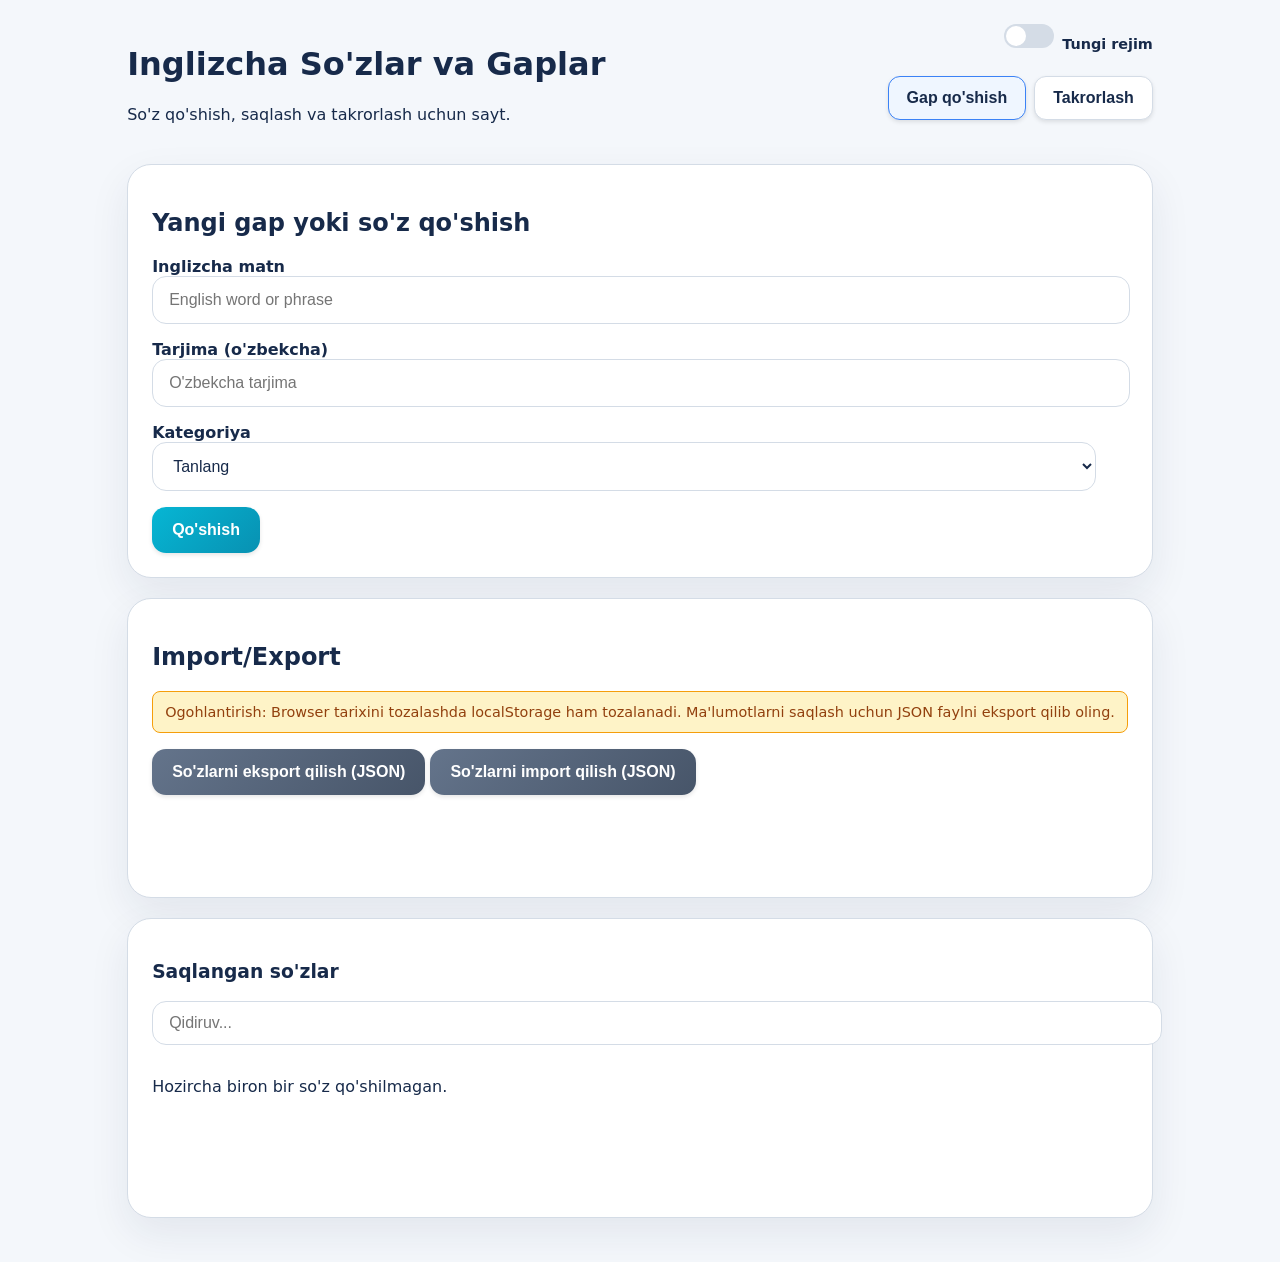
==== index.html @ 89327e85 "Add files via upload" ====
<!DOCTYPE html>
<html lang="uz">
<head>
  <meta charset="UTF-8" />
  <meta name="viewport" content="width=device-width, initial-scale=1.0" />
  <title>Inglizcha So'zlar Takrorlash</title>
  <link rel="stylesheet" href="styles.css" />
</head>
<body>
  <main class="app-shell">
    <header>
      <div>
        <h1>Inglizcha So'zlar va Gaplar</h1>
        <p>So'z qo'shish, saqlash va takrorlash uchun sayt.</p>
      </div>
      <div class="header-controls">
        <div class="toggle-switch">
          <input type="checkbox" id="toggle-dark-mode" />
          <label for="toggle-dark-mode" class="toggle-label">
            <span class="toggle-slider"></span>
          </label>
          <span class="toggle-text">Tungi rejim</span>
        </div>
        <nav class="tabs">
          <button id="tab-add" class="tab active">Gap qo'shish</button>
          <button id="tab-repeat" class="tab">Takrorlash</button>
        </nav>
      </div>
    </header>

    <section id="section-add" class="section active">
      <div class="card">
        <h2>Yangi gap yoki so'z qo'shish</h2>
        <form id="add-form" autocomplete="off">
          <label>
            Inglizcha matn
            <input type="text" id="input-english" placeholder="English word or phrase" required />
          </label>
          <label>
            Tarjima (o'zbekcha)
            <input type="text" id="input-uzbek" placeholder="O'zbekcha tarjima" required />
          </label>
          <label>
            Kategoriya
            <select id="input-category">
              <option value="">Tanlang</option>
              <option value="kundalik">Kundalik</option>
              <option value="ish">Ish</option>
              <option value="sayohat">Sayohat</option>
              <option value="ta'lim">Ta'lim</option>
              <option value="boshqa">Boshqa</option>
            </select>
          </label>
          <button type="submit" class="primary">Qo'shish</button>
        </form>
        <div id="add-message" class="message"></div>
      </div>

      <div class="card">
        <h2>Import/Export</h2>
        <p class="warning">Ogohlantirish: Browser tarixini tozalashda localStorage ham tozalanadi. Ma'lumotlarni saqlash uchun JSON faylni eksport qilib oling.</p>
        <div class="import-export-controls">
          <button id="export-words" class="secondary">So'zlarni eksport qilish (JSON)</button>
          <input type="file" id="import-file" accept=".json" style="display: none;" />
          <button id="import-words" class="secondary">So'zlarni import qilish (JSON)</button>
        </div>
        <div id="import-export-message" class="message"></div>
      </div>

      <div class="card small-card">
        <h3>Saqlangan so'zlar</h3>
        <input type="text" id="search-words" placeholder="Qidiruv..." />
        <div id="word-list" class="word-list"></div>
      </div>
    </section>

    <section id="section-repeat" class="section">
      <div class="card">
        <h2>Takrorlash</h2>
        <div class="repeat-controls">
          <button id="start-repeat" class="primary">Takrorlashni boshlash</button>
        </div>
      </div>

      <div id="repeat-card" class="card hidden">
        <div class="prompt-block">
          <span class="prompt-label">Savol:</span>
          <p id="prompt-text" class="prompt-text"></p>
          <button id="speak-prompt" class="speak-btn">🔊 O'qish</button>
        </div>
        <div class="answer-block">
          <span class="answer-label">Javob:</span>
          <p id="answer-text" class="answer-text">******</p>
          <button id="speak-answer" class="speak-btn">🔊 O'qish</button>
        </div>
        <div class="repeat-actions">
          <button id="show-answer" class="secondary">Tarjimani ko'rsatish</button>
          <button id="correct" class="primary">To'g'ri</button>
          <button id="wrong" class="danger">Xato</button>
        </div>
        <div class="meta">
          <p id="repeat-direction">Yo'nalish: <strong></strong></p>
          <p id="repeat-info">O'rganilgan: <span id="item-streak">0</span> marta ketma-ket to'g'ri</p>
        </div>
      </div>

      <div class="card stats-card">
        <h3>Statistika</h3>
        <div class="stats-grid">
          <div>
            <strong id="stat-total">0</strong>
            <span>Umumiy so'z</span>
          </div>
          <div>
            <strong id="stat-correct">0</strong>
            <span>✅ To'g'ri javob</span>
          </div>
          <div>
            <strong id="stat-wrong">0</strong>
            <span>❌ Xato javob</span>
          </div>
          <div>
            <strong id="stat-daily">0</strong>
            <span>📅 Bugun to'g'ri</span>
          </div>
        </div>
        <div class="daily-goal">
          <label>
            Kunlik maqsad (so'z):
            <input type="number" id="daily-goal-input" min="1" value="10" />
          </label>
          <button id="set-daily-goal" class="secondary">O'rnatish</button>
          <div class="progress-bar">
            <div id="daily-progress" class="progress-fill"></div>
            <span id="progress-text">0 / 10</span>
          </div>
        </div>
      </div>
    </section>
  </main>

  <script src="app.js"></script>
</body>
</html>
---- styles.css ----
:root {
  color-scheme: light;
  font-family: Inter, system-ui, -apple-system, BlinkMacSystemFont, "Segoe UI", sans-serif;
  background: #f4f7fb;
  color: #172a4a;
  --bg-color: #f4f7fb;
  --card-bg: #ffffff;
  --text-color: #172a4a;
  --border-color: #d4dce6;
  --input-bg: #ffffff;
}

.dark-mode {
  --bg-color: #1f2937;
  --card-bg: #374151;
  --text-color: #f9fafb;
  --border-color: #4b5563;
  --input-bg: #4b5563;
}

.dark-mode .warning {
  background: #451a03;
  color: #fbbf24;
  border-color: #d97706;
}

body {
  margin: 0;
  min-height: 100vh;
  display: flex;
  justify-content: center;
  align-items: flex-start;
  padding: 24px;
  background: var(--bg-color);
  color: var(--text-color);
  transition: background 0.3s, color 0.3s;
}

header {
  display: flex;
  flex-wrap: wrap;
  justify-content: space-between;
  gap: 16px;
  margin-bottom: 24px;
}

.header-controls {
  display: flex;
  flex-direction: column;
  gap: 12px;
  align-items: flex-end;
}

.toggle-switch {
  display: flex;
  align-items: center;
  gap: 8px;
  cursor: pointer;
}

.toggle-switch input[type="checkbox"] {
  display: none;
}

.toggle-label {
  position: relative;
  width: 50px;
  height: 24px;
  background: var(--border-color);
  border-radius: 24px;
  cursor: pointer;
  transition: background 0.3s;
}

.toggle-slider {
  position: absolute;
  top: 2px;
  left: 2px;
  width: 20px;
  height: 20px;
  background: white;
  border-radius: 50%;
  transition: transform 0.3s;
}

.toggle-switch input[type="checkbox"]:checked + .toggle-label {
  background: #3b82f6;
}

.toggle-switch input[type="checkbox"]:checked + .toggle-label .toggle-slider {
  transform: translateX(26px);
}

.toggle-text {
  font-size: 0.9rem;
  font-weight: 600;
  color: var(--text-color);
}

button {
  border: none;
  border-radius: 14px;
  padding: 14px 20px;
  font-size: 1rem;
  cursor: pointer;
  transition: all 0.2s ease;
  font-weight: 600;
  box-shadow: 0 2px 4px rgba(0, 0, 0, 0.1);
}

button:hover {
  transform: translateY(-1px);
  box-shadow: 0 4px 8px rgba(0, 0, 0, 0.15);
}

button:active {
  transform: translateY(0);
  box-shadow: 0 2px 4px rgba(0, 0, 0, 0.1);
}

.primary {
  background: linear-gradient(135deg, #06b6d4, #0891b2);
  color: white;
}

.primary:hover {
  background: linear-gradient(135deg, #0891b2, #0e7490);
}

.secondary {
  background: linear-gradient(135deg, #64748b, #475569);
  color: white;
}

.secondary:hover {
  background: linear-gradient(135deg, #475569, #334155);
}

.danger {
  background: linear-gradient(135deg, #f87171, #ef4444);
  color: white;
}

.danger:hover {
  background: linear-gradient(135deg, #ef4444, #dc2626);
}

.dark-mode .secondary {
  background: linear-gradient(135deg, #64748b, #475569);
  color: white;
}

.dark-mode .secondary:hover {
  background: linear-gradient(135deg, #475569, #334155);
}

.section {
  display: none;
  min-height: 700px;
}

.section.active {
  display: block;
}

.tabs {
  display: flex;
  gap: 8px;
}

.tab {
  border: 1px solid var(--border-color);
  border-radius: 12px;
  background: var(--card-bg);
  color: var(--text-color);
  padding: 12px 18px;
  cursor: pointer;
  transition: all 180ms ease;
}

.tab.active,
.tab:hover {
  border-color: #3b82f6;
  background: #eff6ff;
}

.dark-mode .tab.active,
.dark-mode .tab:hover {
  background: #1e3a8a;
}

.card {
  background: var(--card-bg);
  border-radius: 24px;
  box-shadow: 0 16px 40px rgba(23, 42, 74, 0.08);
  padding: 24px;
  margin-bottom: 20px;
  border: 1px solid var(--border-color);
  min-height: 250px;
}

input, select {
  width: calc(100% - 32px);
  padding: 14px 16px;
  border: 1px solid var(--border-color);
  border-radius: 14px;
  font-size: 1rem;
  background: var(--input-bg);
  color: var(--text-color);
}

label {
  display: block;
  margin-bottom: 16px;
  font-weight: 600;
  color: var(--text-color);
}

#search-words {
  width: 100%;
  padding: 12px 16px;
  border: 1px solid var(--border-color);
  border-radius: 14px;
  font-size: 1rem;
  background: var(--input-bg);
  color: var(--text-color);
  margin-bottom: 16px;
}

.warning {
  background: #fef3c7;
  color: #92400e;
  padding: 12px;
  border-radius: 8px;
  border: 1px solid #f59e0b;
  font-size: 0.9rem;
  margin-bottom: 16px;
}

.word-item {
  padding: 14px 16px;
  border-radius: 16px;
  border: 1px solid var(--border-color);
  background: var(--card-bg);
  display: flex;
  justify-content: space-between;
  align-items: center;
  gap: 12px;
}

.word-content {
  flex: 1;
}

.word-actions {
  display: flex;
  gap: 8px;
}

.word-actions button {
  padding: 6px 12px;
  font-size: 0.9rem;
  border-radius: 8px;
  cursor: pointer;
}

.edit-btn {
  background: #f59e0b;
  color: white;
  border: none;
}

.delete-btn {
  background: #ef4444;
  color: white;
  border: none;
}

.hidden {
  display: none;
}

.repeat-controls {
  display: flex;
  gap: 12px;
  flex-wrap: wrap;
}

.prompt-block {
  margin-bottom: 18px;
  display: flex;
  align-items: center;
  gap: 12px;
}

.answer-block {
  margin-bottom: 20px;
  display: flex;
  align-items: center;
  gap: 12px;
}

.speak-btn {
  background: #10b981;
  color: white;
  border: none;
  border-radius: 8px;
  padding: 8px 12px;
  cursor: pointer;
  font-size: 1rem;
}

.prompt-label,
.answer-label {
  display: inline-block;
  font-weight: 700;
  margin-bottom: 8px;
}

.prompt-text,
.answer-text {
  margin: 0;
  padding: 18px;
  background: var(--card-bg);
  border-radius: 16px;
  border: 1px solid var(--border-color);
  font-size: 1.2rem;
  color: var(--text-color);
}

.repeat-actions {
  display: flex;
  flex-wrap: wrap;
  gap: 12px;
}

.stats-grid {
  display: grid;
  grid-template-columns: repeat(4, minmax(0, 1fr));
  gap: 16px;
}

.daily-goal {
  margin-top: 16px;
  display: flex;
  gap: 12px;
  align-items: center;
}

.daily-goal label {
  display: flex;
  flex-direction: column;
  gap: 4px;
  font-weight: 600;
}

.daily-goal input {
  width: 80px;
  padding: 8px;
  border: 1px solid var(--border-color);
  border-radius: 8px;
  background: var(--input-bg);
  color: var(--text-color);
}

.progress-bar {
  margin-top: 12px;
  width: 100%;
  height: 20px;
  background: var(--input-bg);
  border-radius: 10px;
  overflow: hidden;
  position: relative;
}

.progress-fill {
  height: 100%;
  background: linear-gradient(90deg, #10b981, #059669);
  width: 0%;
  transition: width 0.3s ease;
}

#progress-text {
  position: absolute;
  top: 50%;
  left: 50%;
  transform: translate(-50%, -50%);
  font-size: 0.8rem;
  font-weight: 600;
  color: var(--text-color);
}

.reset-controls {
  margin-top: 20px;
  padding-top: 20px;
  border-top: 1px solid var(--border-color);
  display: flex;
  justify-content: center;
}

@media (max-width: 720px) {
  .section {
    min-height: 500px;
  }
  .card {
    min-height: 180px;
  }
  .stats-grid {
    grid-template-columns: repeat(2, minmax(0, 1fr));
  }
  .header-controls {
    align-items: stretch;
  }
  .tabs {
    justify-content: center;
  }
  .word-item {
    flex-direction: column;
    align-items: stretch;
  }
  .word-actions {
    justify-content: center;
  }
  .repeat-actions {
    flex-direction: column;
  }
  .import-export-controls {
    flex-direction: column;
  }
  .daily-goal {
    flex-direction: column;
    align-items: stretch;
  }
  input, select {
    padding: 12px 14px;
    font-size: 0.9rem;
  }
  button {
    padding: 12px 16px;
    font-size: 0.9rem;
  }
}
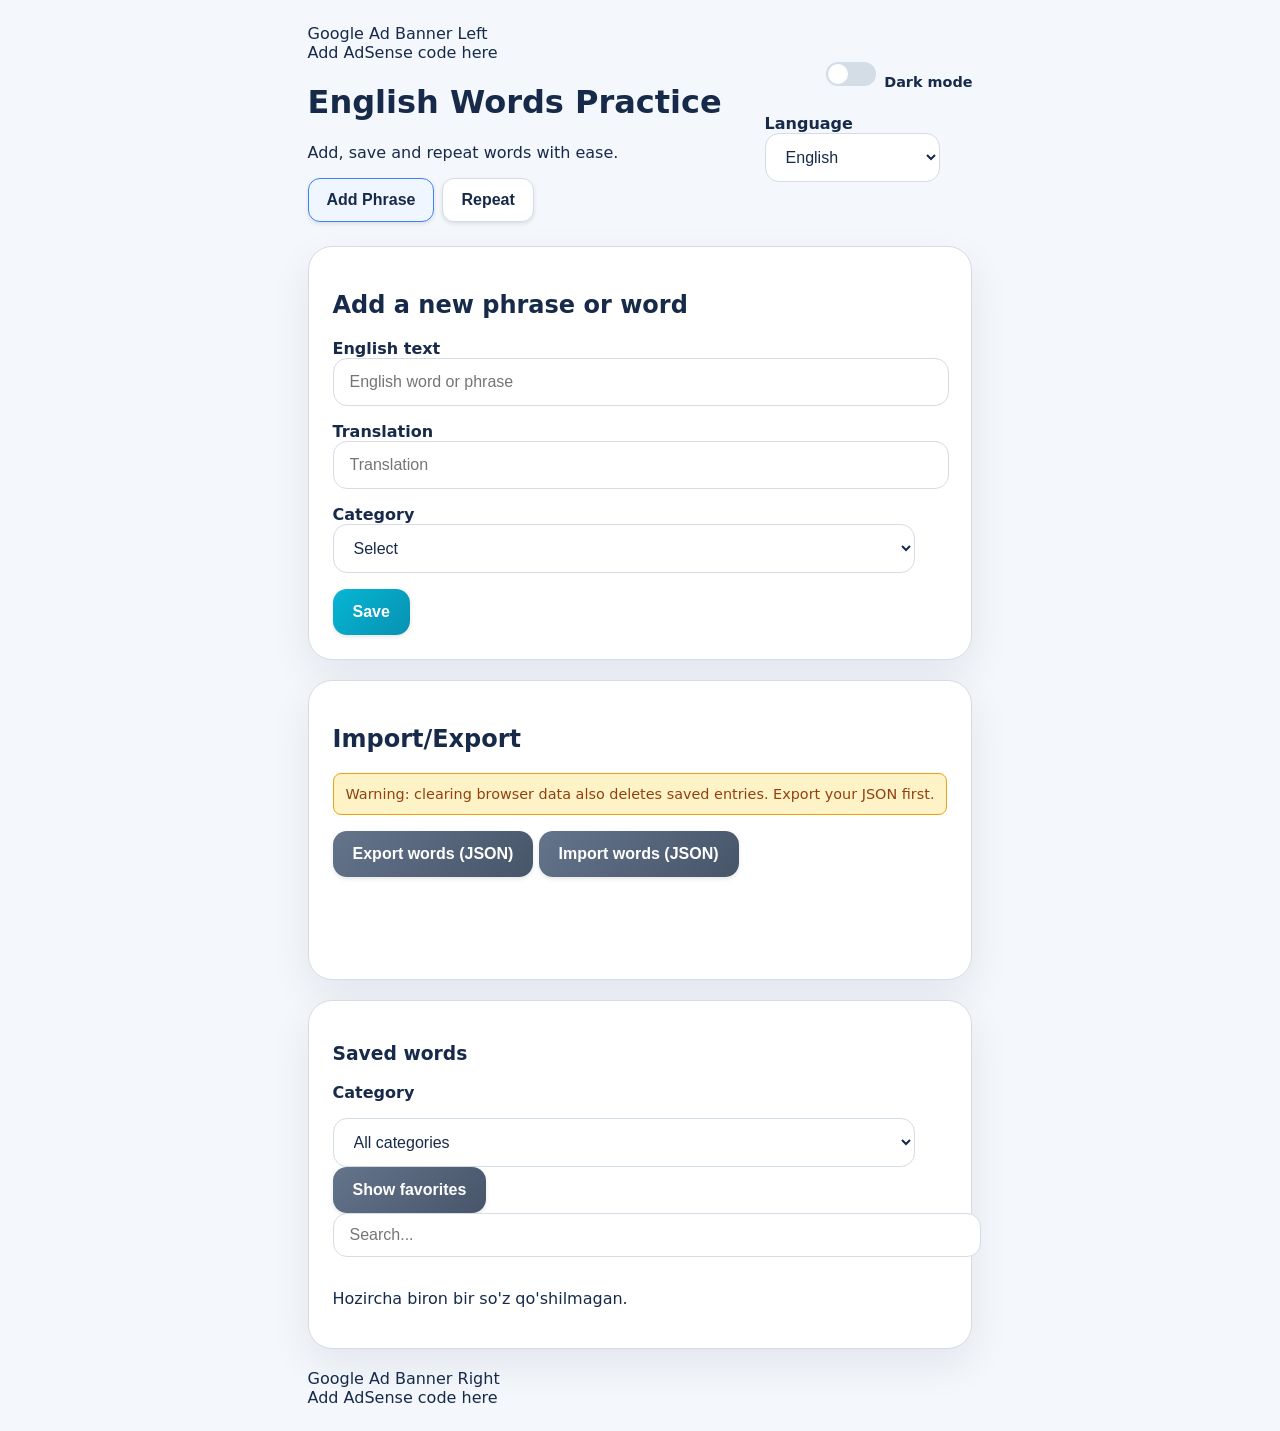
==== commit 46d4ca46: "Update index.html" ====
--- a/index.html
+++ b/index.html
@@ -1,143 +1,202 @@
 <!DOCTYPE html>
-<html lang="uz">
+<html lang="en">
 <head>
   <meta charset="UTF-8" />
   <meta name="viewport" content="width=device-width, initial-scale=1.0" />
-  <title>Inglizcha So'zlar Takrorlash</title>
+  <title>English Words Practice</title>
   <link rel="stylesheet" href="styles.css" />
 </head>
 <body>
-  <main class="app-shell">
-    <header>
-      <div>
-        <h1>Inglizcha So'zlar va Gaplar</h1>
-        <p>So'z qo'shish, saqlash va takrorlash uchun sayt.</p>
-      </div>
-      <div class="header-controls">
-        <div class="toggle-switch">
-          <input type="checkbox" id="toggle-dark-mode" />
-          <label for="toggle-dark-mode" class="toggle-label">
-            <span class="toggle-slider"></span>
-          </label>
-          <span class="toggle-text">Tungi rejim</span>
-        </div>
-        <nav class="tabs">
-          <button id="tab-add" class="tab active">Gap qo'shish</button>
-          <button id="tab-repeat" class="tab">Takrorlash</button>
-        </nav>
-      </div>
-    </header>
-
-    <section id="section-add" class="section active">
-      <div class="card">
-        <h2>Yangi gap yoki so'z qo'shish</h2>
-        <form id="add-form" autocomplete="off">
-          <label>
-            Inglizcha matn
-            <input type="text" id="input-english" placeholder="English word or phrase" required />
-          </label>
-          <label>
-            Tarjima (o'zbekcha)
-            <input type="text" id="input-uzbek" placeholder="O'zbekcha tarjima" required />
-          </label>
-          <label>
-            Kategoriya
-            <select id="input-category">
-              <option value="">Tanlang</option>
-              <option value="kundalik">Kundalik</option>
-              <option value="ish">Ish</option>
-              <option value="sayohat">Sayohat</option>
-              <option value="ta'lim">Ta'lim</option>
-              <option value="boshqa">Boshqa</option>
+  <div class="page-wrapper">
+    <aside class="banner-ad left-ad">
+      <div class="ad-placeholder">
+        Google Ad Banner Left<br />
+        Add AdSense code here
+      </div>
+    </aside>
+
+    <main class="app-shell">
+      <header>
+        <div>
+          <h1 id="site-title">English Words Practice</h1>
+          <p id="site-description">Add, save and repeat words with ease.</p>
+          <nav class="tabs">
+            <button id="tab-add" class="tab active">Add Phrase</button>
+            <button id="tab-repeat" class="tab">Repeat</button>
+          </nav>
+        </div>
+        <div class="header-controls">
+          <div class="toggle-switch">
+            <input type="checkbox" id="toggle-dark-mode" />
+            <label for="toggle-dark-mode" class="toggle-label">
+              <span class="toggle-slider"></span>
+            </label>
+            <span id="toggle-text" class="toggle-text">Dark mode</span>
+          </div>
+          <label class="language-selector">
+            <span id="language-label">Language</span>
+            <select id="language-select">
+              <option value="en">English</option>
+              <option value="uz">O'zbek</option>
+              <option value="ru">Русский</option>
             </select>
           </label>
-          <button type="submit" class="primary">Qo'shish</button>
-        </form>
-        <div id="add-message" class="message"></div>
-      </div>
-
-      <div class="card">
-        <h2>Import/Export</h2>
-        <p class="warning">Ogohlantirish: Browser tarixini tozalashda localStorage ham tozalanadi. Ma'lumotlarni saqlash uchun JSON faylni eksport qilib oling.</p>
-        <div class="import-export-controls">
-          <button id="export-words" class="secondary">So'zlarni eksport qilish (JSON)</button>
-          <input type="file" id="import-file" accept=".json" style="display: none;" />
-          <button id="import-words" class="secondary">So'zlarni import qilish (JSON)</button>
-        </div>
-        <div id="import-export-message" class="message"></div>
-      </div>
-
-      <div class="card small-card">
-        <h3>Saqlangan so'zlar</h3>
-        <input type="text" id="search-words" placeholder="Qidiruv..." />
-        <div id="word-list" class="word-list"></div>
-      </div>
-    </section>
-
-    <section id="section-repeat" class="section">
-      <div class="card">
-        <h2>Takrorlash</h2>
-        <div class="repeat-controls">
-          <button id="start-repeat" class="primary">Takrorlashni boshlash</button>
-        </div>
-      </div>
-
-      <div id="repeat-card" class="card hidden">
-        <div class="prompt-block">
-          <span class="prompt-label">Savol:</span>
-          <p id="prompt-text" class="prompt-text"></p>
-          <button id="speak-prompt" class="speak-btn">🔊 O'qish</button>
-        </div>
-        <div class="answer-block">
-          <span class="answer-label">Javob:</span>
-          <p id="answer-text" class="answer-text">******</p>
-          <button id="speak-answer" class="speak-btn">🔊 O'qish</button>
-        </div>
-        <div class="repeat-actions">
-          <button id="show-answer" class="secondary">Tarjimani ko'rsatish</button>
-          <button id="correct" class="primary">To'g'ri</button>
-          <button id="wrong" class="danger">Xato</button>
-        </div>
-        <div class="meta">
-          <p id="repeat-direction">Yo'nalish: <strong></strong></p>
-          <p id="repeat-info">O'rganilgan: <span id="item-streak">0</span> marta ketma-ket to'g'ri</p>
-        </div>
-      </div>
-
-      <div class="card stats-card">
-        <h3>Statistika</h3>
-        <div class="stats-grid">
-          <div>
-            <strong id="stat-total">0</strong>
-            <span>Umumiy so'z</span>
-          </div>
-          <div>
-            <strong id="stat-correct">0</strong>
-            <span>✅ To'g'ri javob</span>
-          </div>
-          <div>
-            <strong id="stat-wrong">0</strong>
-            <span>❌ Xato javob</span>
-          </div>
-          <div>
-            <strong id="stat-daily">0</strong>
-            <span>📅 Bugun to'g'ri</span>
-          </div>
-        </div>
-        <div class="daily-goal">
-          <label>
-            Kunlik maqsad (so'z):
-            <input type="number" id="daily-goal-input" min="1" value="10" />
-          </label>
-          <button id="set-daily-goal" class="secondary">O'rnatish</button>
-          <div class="progress-bar">
-            <div id="daily-progress" class="progress-fill"></div>
-            <span id="progress-text">0 / 10</span>
-          </div>
-        </div>
-      </div>
-    </section>
-  </main>
+        </div>
+      </header>
+
+      <section id="section-add" class="section active">
+        <div class="card">
+          <h2 id="add-heading">Add a new phrase or word</h2>
+          <form id="add-form" autocomplete="off">
+            <label>
+              <span id="label-english">English text</span>
+              <input type="text" id="input-english" placeholder="English word or phrase" required />
+            </label>
+            <label>
+              <span id="label-translation">Translation</span>
+              <input type="text" id="input-translation" placeholder="Translation" required />
+            </label>
+            <label>
+              <span id="label-category">Category</span>
+              <select id="input-category">
+                <option value="">Select</option>
+                <option value="daily">Daily</option>
+                <option value="work">Work</option>
+                <option value="travel">Travel</option>
+                <option value="education">Education</option>
+                <option value="other">Other</option>
+              </select>
+            </label>
+            <button type="submit" class="primary" id="submit-btn">Save</button>
+          </form>
+          <div id="add-message" class="message"></div>
+        </div>
+
+        <div class="card">
+          <h2 id="import-heading">Import/Export</h2>
+          <p class="warning" id="import-warning">Warning: clearing browser data also deletes saved entries. Export your JSON first.</p>
+          <div class="import-export-controls">
+            <button id="export-words" class="secondary">Export words (JSON)</button>
+            <input type="file" id="import-file" accept=".json" style="display: none;" />
+            <button id="import-words" class="secondary">Import words (JSON)</button>
+          </div>
+          <div id="import-export-message" class="message"></div>
+        </div>
+
+        <div class="card small-card">
+          <h3 id="saved-heading">Saved words</h3>
+          <div class="filter-row">
+            <div class="filter-group">
+              <label for="filter-category" id="filter-category-label">Category</label>
+              <select id="filter-category">
+                <option value="">All categories</option>
+                <option value="daily">Daily</option>
+                <option value="work">Work</option>
+                <option value="travel">Travel</option>
+                <option value="education">Education</option>
+                <option value="other">Other</option>
+              </select>
+            </div>
+            <button id="toggle-favorites" class="secondary">Show favorites</button>
+          </div>
+          <input type="text" id="search-words" placeholder="Search..." />
+          <div id="word-list" class="word-list"></div>
+        </div>
+      </section>
+
+      <section id="section-repeat" class="section">
+        <div class="card">
+          <h2 id="repeat-heading">Repeat practice</h2>
+          <div class="repeat-controls">
+            <button id="start-repeat" class="primary">Start practice</button>
+          </div>
+        </div>
+
+        <div id="repeat-card" class="card hidden">
+          <div class="output-section">
+            <label class="output-label" id="question-label">Question:</label>
+            <div class="output-display">
+              <p id="prompt-text" class="output-text"></p>
+            </div>
+            <button id="speak-prompt" class="speak-btn">🔊 Speak</button>
+          </div>
+          <div class="output-section">
+            <label class="output-label" id="answer-label">Answer:</label>
+            <div class="output-display">
+              <p id="answer-text" class="output-text">******</p>
+            </div>
+            <button id="speak-answer" class="speak-btn">🔊 Speak</button>
+          </div>
+          <div class="repeat-actions">
+            <button id="show-answer" class="secondary">Show answer</button>
+            <button id="correct" class="primary">Correct</button>
+            <button id="wrong" class="danger">Wrong</button>
+          </div>
+          <div class="meta">
+            <p id="repeat-direction">Direction: <strong></strong></p>
+            <p id="repeat-info">Learned: <span id="item-streak">0</span> times in a row</p>
+          </div>
+        </div>
+
+        <div class="card stats-card">
+          <h3 id="stats-heading">Statistics</h3>
+          <div class="stats-grid">
+            <div>
+              <strong id="stat-total">0</strong>
+              <span id="total-label">Total words</span>
+            </div>
+            <div>
+              <strong id="stat-correct">0</strong>
+              <span id="correct-label">✅ Correct answers</span>
+            </div>
+            <div>
+              <strong id="stat-wrong">0</strong>
+              <span id="wrong-label">❌ Wrong answers</span>
+            </div>
+            <div>
+              <strong id="stat-daily">0</strong>
+              <span id="daily-label">📅 Today correct</span>
+            </div>
+          </div>
+          <div class="daily-goal">
+            <label>
+              <span id="daily-goal-label">Daily goal (words):</span>
+              <input type="number" id="daily-goal-input" min="1" value="10" />
+            </label>
+            <button id="set-daily-goal" class="secondary">Set goal</button>
+            <div class="progress-bar">
+              <div id="daily-progress" class="progress-fill"></div>
+              <span id="progress-text">0 / 10</span>
+            </div>
+          </div>
+        </div>
+      </section>
+    </main>
+
+    <aside class="banner-ad right-ad">
+      <div class="ad-placeholder">
+        Google Ad Banner Right<br />
+        Add AdSense code here
+      </div>
+    </aside>
+  </div>
+
+  <!-- Modal Dialog for No Words Warning -->
+  <div id="modal-overlay" class="modal-overlay hidden">
+    <div class="modal-dialog">
+      <div class="modal-header">
+        <h2 id="modal-title">No words available</h2>
+        <button id="modal-close" class="modal-close">&times;</button>
+      </div>
+      <div class="modal-body">
+        <p id="modal-message">Please add words first before starting practice.</p>
+      </div>
+      <div class="modal-footer">
+        <button id="modal-import-sample" class="primary">Import sample words</button>
+        <button id="modal-close-btn" class="secondary">Close</button>
+      </div>
+    </div>
+  </div>
 
   <script src="app.js"></script>
 </body>
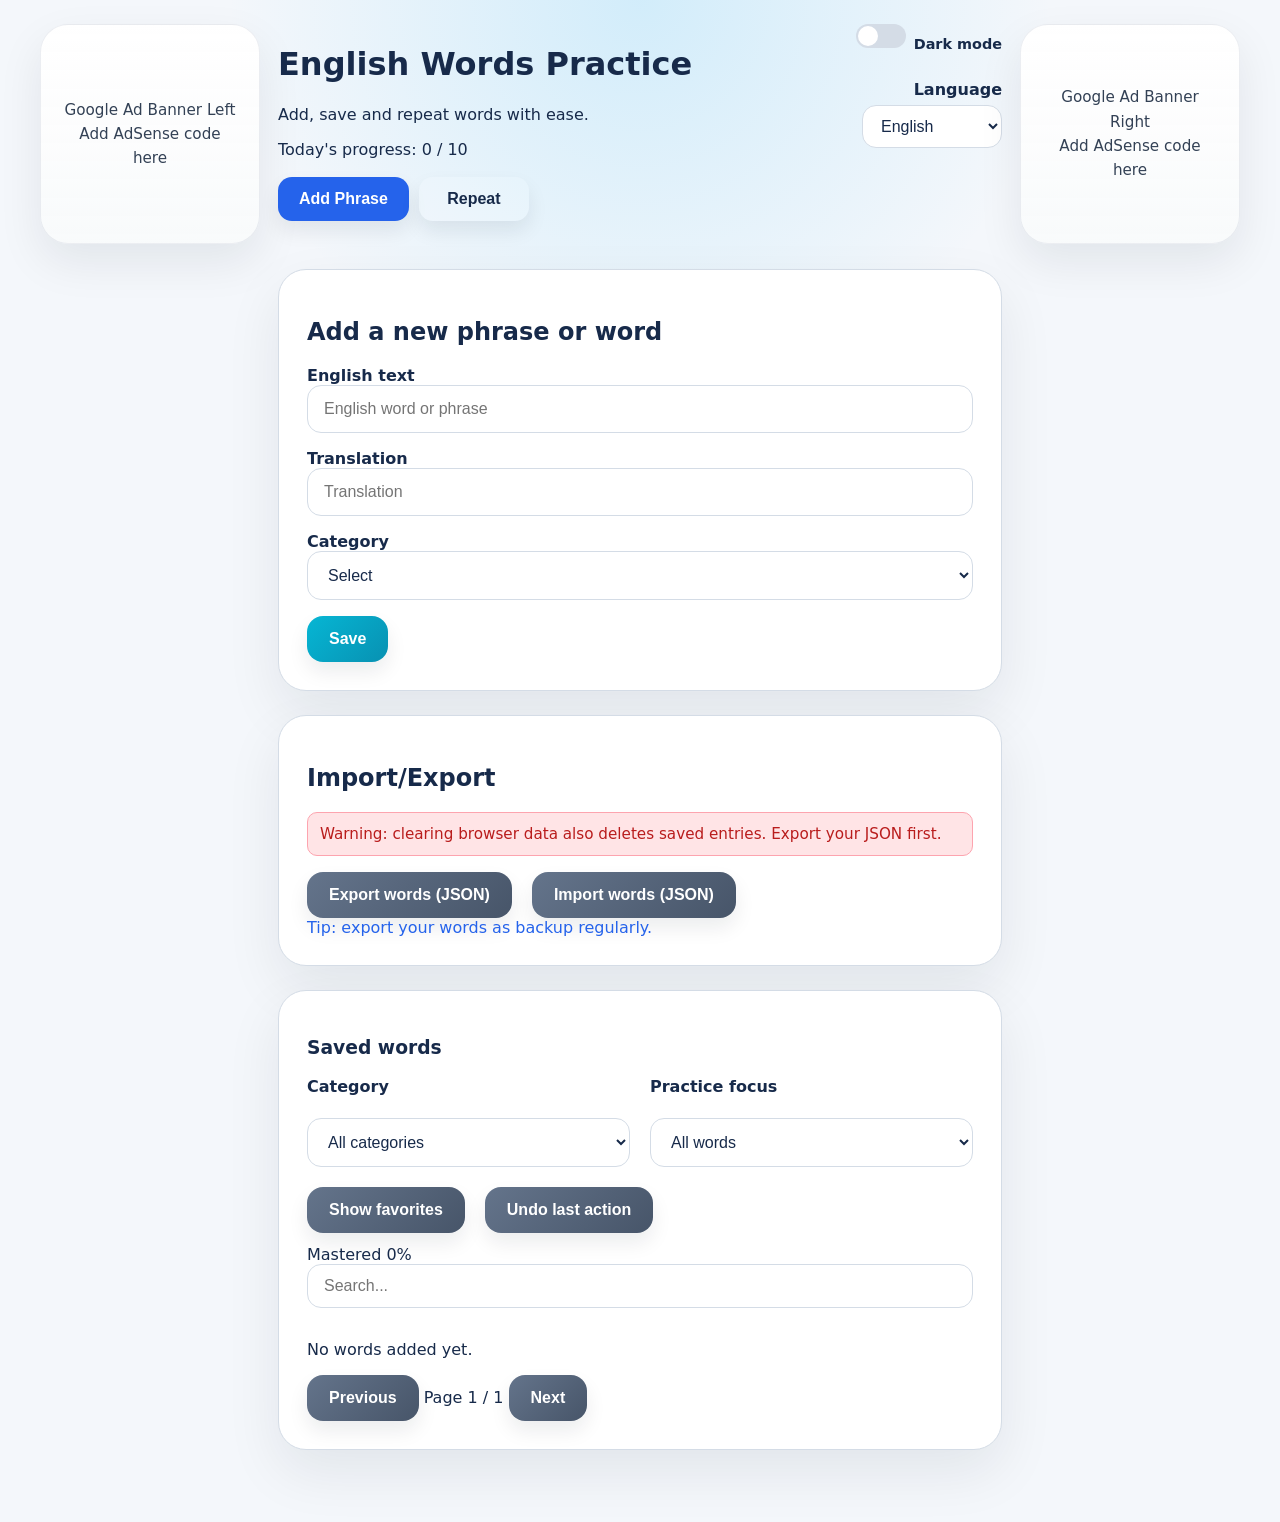
==== commit 0bb202e5: "Update index.html" ====
--- a/index.html
+++ b/index.html
@@ -20,6 +20,7 @@
         <div>
           <h1 id="site-title">English Words Practice</h1>
           <p id="site-description">Add, save and repeat words with ease.</p>
+          <p id="header-progress" class="header-progress">Today's progress: 0 / 10</p>
           <nav class="tabs">
             <button id="tab-add" class="tab active">Add Phrase</button>
             <button id="tab-repeat" class="tab">Repeat</button>
@@ -97,16 +98,50 @@
                 <option value="other">Other</option>
               </select>
             </div>
+            <div class="filter-group">
+              <label for="filter-mode" id="filter-mode-label">Practice focus</label>
+              <select id="filter-mode">
+                <option value="all">All words</option>
+                <option value="new">New words</option>
+                <option value="wrong">Hard words</option>
+                <option value="mastered">Mastered</option>
+              </select>
+            </div>
             <button id="toggle-favorites" class="secondary">Show favorites</button>
+            <button id="undo-btn" class="secondary">Undo last action</button>
+          </div>
+          <div class="mastered-progress-wrap">
+            <div class="mastered-progress-bar">
+              <div id="mastered-progress-fill" class="mastered-progress-fill"></div>
+            </div>
+            <span id="mastered-progress-text">Mastered 0%</span>
           </div>
           <input type="text" id="search-words" placeholder="Search..." />
           <div id="word-list" class="word-list"></div>
+          <div class="pagination-controls">
+            <button id="prev-page" class="secondary">Previous</button>
+            <span id="page-indicator">Page 1 / 1</span>
+            <button id="next-page" class="secondary">Next</button>
+          </div>
         </div>
       </section>
 
       <section id="section-repeat" class="section">
         <div class="card">
           <h2 id="repeat-heading">Repeat practice</h2>
+          <div class="repeat-settings">
+            <label for="reverse-ratio" id="reverse-ratio-label">Reverse mode ratio (TR → EN %)</label>
+            <input type="range" id="reverse-ratio" min="0" max="100" value="50" />
+            <span id="reverse-ratio-value">50%</span>
+          </div>
+          <div class="repeat-settings">
+            <label for="repeat-mode" id="repeat-mode-label">Session mode</label>
+            <select id="repeat-mode">
+              <option value="smart">Smart mix</option>
+              <option value="wrong">Hard words only</option>
+              <option value="new">New words only</option>
+            </select>
+          </div>
           <div class="repeat-controls">
             <button id="start-repeat" class="primary">Start practice</button>
           </div>
@@ -156,6 +191,10 @@
             <div>
               <strong id="stat-daily">0</strong>
               <span id="daily-label">📅 Today correct</span>
+            </div>
+            <div>
+              <strong id="stat-mastered-percent">0%</strong>
+              <span id="mastered-percent-label">🏆 Mastered %</span>
             </div>
           </div>
           <div class="daily-goal">
--- a/styles.css
+++ b/styles.css
@@ -10,6 +10,10 @@
   --input-bg: #ffffff;
 }
 
+*, *::before, *::after {
+  box-sizing: border-box;
+}
+
 .dark-mode {
   --bg-color: #1f2937;
   --card-bg: #374151;
@@ -19,9 +23,9 @@
 }
 
 .dark-mode .warning {
-  background: #451a03;
-  color: #fbbf24;
-  border-color: #d97706;
+  background: #3f1f22;
+  color: #fca5a5;
+  border-color: #fb7185;
 }
 
 body {
@@ -31,24 +35,160 @@
   justify-content: center;
   align-items: flex-start;
   padding: 24px;
-  background: var(--bg-color);
+  background: radial-gradient(circle at top, rgba(56, 189, 248, 0.18), transparent 25%),
+    var(--bg-color);
   color: var(--text-color);
   transition: background 0.3s, color 0.3s;
+}
+
+.page-wrapper {
+  display: grid;
+  grid-template-columns: minmax(180px, 220px) minmax(0, 1fr) minmax(180px, 220px);
+  gap: 18px;
+  width: 100%;
+  max-width: 1320px;
+  align-items: start;
+  padding: 0 16px 24px;
+}
+
+.banner-ad {
+  background: linear-gradient(180deg, rgba(255,255,255,0.95), rgba(249,250,251,0.9));
+  border: 1px solid rgba(148,163,184,0.18);
+  border-radius: 28px;
+  padding: 22px;
+  min-height: 220px;
+  max-height: calc(100vh - 120px);
+  display: flex;
+  justify-content: center;
+  align-items: center;
+  box-shadow: 0 18px 45px rgba(15, 23, 42, 0.08);
+  text-align: center;
+  overflow: hidden;
+}
+
+.ad-placeholder {
+  font-size: 0.95rem;
+  line-height: 1.6;
+  color: #334155;
+}
+
+.language-selector {
+  display: flex;
+  flex-direction: column;
+  gap: 6px;
+  font-weight: 700;
+  color: var(--text-color);
+  align-items: flex-end;
+}
+
+.language-selector select {
+  padding: 11px 14px;
+  border-radius: 14px;
+  border: 1px solid var(--border-color);
+  background: var(--input-bg);
+  color: var(--text-color);
+  min-width: 140px;
+  width: 100%;
+  max-width: 180px;
 }
 
 header {
   display: flex;
   flex-wrap: wrap;
   justify-content: space-between;
+  align-items: flex-start;
+  gap: 20px;
+  margin-bottom: 24px;
+}
+
+@media (max-width: 820px) {
+  .page-wrapper {
+    grid-template-columns: 1fr;
+    padding: 0 12px 18px;
+  }
+
+  .banner-ad,
+  .right-ad,
+  .left-ad {
+    display: none;
+  }
+
+  .app-shell {
+    width: 100%;
+  }
+
+  header {
+    flex-direction: column;
+    align-items: stretch;
+    gap: 14px;
+  }
+
+  .header-controls {
+    align-items: stretch;
+    width: 100%;
+  }
+
+  .tabs {
+    justify-content: center;
+    flex-wrap: wrap;
+  }
+
+  .language-selector {
+    align-items: stretch;
+    width: 100%;
+  }
+
+  .section {
+    padding: 0;
+  }
+
+  .card {
+    padding: 22px;
+    border-radius: 24px;
+  }
+
+  .filter-row,
+  .repeat-actions,
+  .daily-goal {
+    flex-direction: column;
+    align-items: stretch;
+  }
+
+  .filter-group,
+  .favorite-btn,
+  .speak-btn,
+  button {
+    width: 100%;
+  }
+
+  .output-display {
+    min-height: 160px;
+  }
+
+  .stats-grid {
+    grid-template-columns: 1fr;
+  }
+}
+
+.app-shell {
+  width: 100%;
+  display: flex;
+  flex-direction: column;
+  gap: 24px;
+}
+
+.header-controls {
+  display: flex;
+  flex-direction: column;
+  align-items: flex-end;
   gap: 16px;
-  margin-bottom: 24px;
-}
-
-.header-controls {
-  display: flex;
-  flex-direction: column;
-  gap: 12px;
-  align-items: flex-end;
+  justify-content: center;
+}
+
+.tabs {
+  display: flex;
+  gap: 10px;
+  margin-top: 18px;
 }
 
 .toggle-switch {
@@ -99,23 +239,23 @@
 
 button {
   border: none;
-  border-radius: 14px;
-  padding: 14px 20px;
+  border-radius: 16px;
+  padding: 14px 22px;
   font-size: 1rem;
   cursor: pointer;
-  transition: all 0.2s ease;
-  font-weight: 600;
-  box-shadow: 0 2px 4px rgba(0, 0, 0, 0.1);
+  transition: transform 0.18s ease, box-shadow 0.18s ease, background 0.18s ease;
+  font-weight: 700;
+  box-shadow: 0 10px 20px rgba(15, 23, 42, 0.08);
 }
 
 button:hover {
-  transform: translateY(-1px);
-  box-shadow: 0 4px 8px rgba(0, 0, 0, 0.15);
+  transform: translateY(-2px);
+  box-shadow: 0 14px 26px rgba(15, 23, 42, 0.12);
 }
 
 button:active {
   transform: translateY(0);
-  box-shadow: 0 2px 4px rgba(0, 0, 0, 0.1);
+  box-shadow: 0 8px 14px rgba(15, 23, 42, 0.1);
 }
 
 .primary {
@@ -156,7 +296,7 @@
 
 .section {
   display: none;
-  min-height: 700px;
+  min-height: auto;
 }
 
 .section.active {
@@ -165,42 +305,57 @@
 
 .tabs {
   display: flex;
-  gap: 8px;
+  gap: 10px;
 }
 
 .tab {
-  border: 1px solid var(--border-color);
-  border-radius: 12px;
-  background: var(--card-bg);
-  color: var(--text-color);
-  padding: 12px 18px;
+  border: 1px solid transparent;
+  border-radius: 14px;
+  background: rgba(255, 255, 255, 0.12);
+  color: var(--text-color);
+  padding: 12px 20px;
   cursor: pointer;
-  transition: all 180ms ease;
-}
-
-.tab.active,
+  transition: transform 0.18s ease, background 0.18s ease, color 0.18s ease;
+  min-width: 110px;
+  text-align: center;
+}
+
 .tab:hover {
-  border-color: #3b82f6;
-  background: #eff6ff;
-}
-
-.dark-mode .tab.active,
+  transform: translateY(-1px);
+  background: rgba(255, 255, 255, 0.18);
+}
+
+.tab.active {
+  border-color: transparent;
+  background: #2563eb;
+  color: white;
+}
+
+.dark-mode .tab {
+  background: rgba(255, 255, 255, 0.08);
+}
+
 .dark-mode .tab:hover {
-  background: #1e3a8a;
+  background: rgba(255, 255, 255, 0.14);
+}
+
+.dark-mode .tab.active {
+  background: #3b82f6;
+  color: white;
 }
 
 .card {
   background: var(--card-bg);
-  border-radius: 24px;
-  box-shadow: 0 16px 40px rgba(23, 42, 74, 0.08);
-  padding: 24px;
-  margin-bottom: 20px;
+  border-radius: 28px;
+  box-shadow: 0 22px 55px rgba(15, 23, 42, 0.08);
+  padding: 28px;
+  margin-bottom: 24px;
   border: 1px solid var(--border-color);
-  min-height: 250px;
+  min-height: 0;
 }
 
 input, select {
-  width: calc(100% - 32px);
+  width: 100%;
   padding: 14px 16px;
   border: 1px solid var(--border-color);
   border-radius: 14px;
@@ -227,13 +382,48 @@
   margin-bottom: 16px;
 }
 
+.filter-row {
+  display: flex;
+  flex-wrap: wrap;
+  gap: 20px;
+  align-items: flex-start;
+  margin-bottom: 12px;
+}
+
+.import-export-controls {
+  display: flex;
+  flex-wrap: wrap;
+  gap: 20px;
+  align-items: center;
+  margin-top: 12px;
+}
+
+.filter-group {
+  display: flex;
+  flex-direction: column;
+  gap: 6px;
+  min-width: 180px;
+  flex: 1 1 260px;
+}
+
+.favorite-btn {
+  padding: 12px 18px;
+  min-width: 140px;
+  font-weight: 700;
+}
+
+.favorite-item {
+  border-color: #f59e0b;
+  background: rgba(245, 158, 11, 0.08);
+}
+
 .warning {
-  background: #fef3c7;
-  color: #92400e;
+  background: #ffe4e6;
+  color: #b91c1c;
   padding: 12px;
-  border-radius: 8px;
-  border: 1px solid #f59e0b;
-  font-size: 0.9rem;
+  border-radius: 10px;
+  border: 1px solid #fda4af;
+  font-size: 0.95rem;
   margin-bottom: 16px;
 }
 
@@ -286,46 +476,72 @@
   flex-wrap: wrap;
 }
 
-.prompt-block {
-  margin-bottom: 18px;
+.output-section {
+  margin-bottom: 28px;
+  display: flex;
+  flex-direction: column;
+  gap: 12px;
+}
+
+.output-label {
+  display: block;
+  font-weight: 700;
+  font-size: 1.1rem;
+  color: var(--text-color);
+  margin-bottom: 8px;
+}
+
+.output-display {
+  background: linear-gradient(135deg, rgba(6, 182, 212, 0.08), rgba(8, 145, 178, 0.08));
+  border: 2px solid #0891b2;
+  border-radius: 20px;
+  padding: 24px;
+  min-height: 140px;
   display: flex;
   align-items: center;
-  gap: 12px;
-}
-
-.answer-block {
-  margin-bottom: 20px;
-  display: flex;
-  align-items: center;
-  gap: 12px;
+  justify-content: center;
+  box-shadow: 0 12px 28px rgba(8, 145, 178, 0.12), inset 0 1px 0 rgba(255, 255, 255, 0.3);
+  transition: all 0.3s ease;
+}
+
+.dark-mode .output-display {
+  background: linear-gradient(135deg, rgba(6, 182, 212, 0.12), rgba(8, 145, 178, 0.1));
+  border-color: #06b6d4;
+  box-shadow: 0 12px 28px rgba(6, 182, 212, 0.08), inset 0 1px 0 rgba(255, 255, 255, 0.08);
+}
+
+.output-text {
+  margin: 0;
+  font-size: 1.4rem;
+  font-weight: 600;
+  color: var(--text-color);
+  text-align: center;
+  line-height: 1.6;
+  word-break: break-word;
 }
 
 .speak-btn {
-  background: #10b981;
+  background: linear-gradient(135deg, #10b981, #059669);
   color: white;
   border: none;
-  border-radius: 8px;
-  padding: 8px 12px;
+  border-radius: 12px;
+  padding: 12px 20px;
   cursor: pointer;
   font-size: 1rem;
-}
-
-.prompt-label,
-.answer-label {
-  display: inline-block;
-  font-weight: 700;
-  margin-bottom: 8px;
-}
-
-.prompt-text,
-.answer-text {
-  margin: 0;
-  padding: 18px;
-  background: var(--card-bg);
-  border-radius: 16px;
-  border: 1px solid var(--border-color);
-  font-size: 1.2rem;
-  color: var(--text-color);
+  font-weight: 600;
+  transition: transform 0.18s ease, box-shadow 0.18s ease, background 0.18s ease;
+  box-shadow: 0 8px 16px rgba(16, 185, 129, 0.2);
+}
+
+.speak-btn:hover {
+  transform: translateY(-2px);
+  background: linear-gradient(135deg, #059669, #047857);
+  box-shadow: 0 12px 22px rgba(16, 185, 129, 0.3);
+}
+
+.speak-btn:active {
+  transform: translateY(0);
+  box-shadow: 0 6px 12px rgba(16, 185, 129, 0.2);
 }
 
 .repeat-actions {
@@ -399,20 +615,37 @@
 }
 
 @media (max-width: 720px) {
+  .page-wrapper {
+    grid-template-columns: 1fr;
+    padding: 0 12px 18px;
+  }
+
+  .app-shell {
+    width: 100%;
+    max-width: 100%;
+  }
+
   .section {
-    min-height: 500px;
+    min-height: auto;
   }
   .card {
-    min-height: 180px;
+    min-height: auto;
+    padding: 22px;
+    border-radius: 24px;
   }
   .stats-grid {
-    grid-template-columns: repeat(2, minmax(0, 1fr));
+    grid-template-columns: 1fr;
   }
   .header-controls {
     align-items: stretch;
   }
   .tabs {
     justify-content: center;
+    flex-wrap: wrap;
+  }
+  .tab {
+    min-width: calc(50% - 8px);
+    flex: 1 1 auto;
   }
   .word-item {
     flex-direction: column;
@@ -431,12 +664,173 @@
     flex-direction: column;
     align-items: stretch;
   }
+  .output-display {
+    min-height: 160px;
+  }
+  .output-text {
+    font-size: 1.15rem;
+  }
+  .filter-row,
+  .repeat-actions,
+  .daily-goal {
+    gap: 12px;
+  }
+
+  .daily-goal input {
+    width: 100%;
+  }
+
   input, select {
     padding: 12px 14px;
-    font-size: 0.9rem;
+    font-size: 0.95rem;
   }
   button {
     padding: 12px 16px;
-    font-size: 0.9rem;
-  }
-}
+    font-size: 0.95rem;
+  }
+}
+
+@media (max-width: 540px) {
+  body {
+    padding: 16px 10px;
+  }
+
+  .page-wrapper {
+    padding: 0 8px 14px;
+  }
+
+  .card {
+    padding: 20px;
+    border-radius: 20px;
+  }
+
+  .tabs {
+    gap: 8px;
+  }
+
+  .tab {
+    min-width: auto;
+    padding: 10px 14px;
+  }
+
+  .import-export-controls {
+    gap: 18px;
+  }
+
+  .filter-row {
+    gap: 8px;
+    align-items: stretch;
+  }
+
+  .daily-goal {
+    gap: 10px;
+  }
+
+  .daily-goal input {
+    width: 100%;
+  }
+
+  .output-display {
+    min-height: 140px;
+    padding: 20px;
+  }
+
+  .output-text {
+    font-size: 1.1rem;
+  }
+}
+
+@media (max-width: 1024px) {
+  .banner-ad {
+    display: none;
+  }
+  .page-wrapper {
+    grid-template-columns: 1fr;
+  }
+}
+
+
+/* Modal Dialog Styles */
+.modal-overlay {
+  position: fixed;
+  top: 0;
+  left: 0;
+  right: 0;
+  bottom: 0;
+  background: rgba(0, 0, 0, 0.5);
+  display: flex;
+  align-items: center;
+  justify-content: center;
+  z-index: 1000;
+  padding: 20px;
+}
+
+.modal-overlay.hidden {
+  display: none;
+}
+
+.modal-dialog {
+  background: var(--card-bg);
+  border-radius: 24px;
+  box-shadow: 0 25px 50px rgba(0, 0, 0, 0.3);
+  max-width: 500px;
+  width: 100%;
+  border: 1px solid var(--border-color);
+}
+
+.modal-header {
+  display: flex;
+  justify-content: space-between;
+  align-items: center;
+  padding: 24px;
+  border-bottom: 1px solid var(--border-color);
+}
+
+.modal-header h2 {
+  margin: 0;
+  font-size: 1.4rem;
+  color: var(--text-color);
+}
+
+.modal-close {
+  background: none;
+  border: none;
+  font-size: 1.8rem;
+  cursor: pointer;
+  color: var(--text-color);
+  padding: 0;
+  width: 32px;
+  height: 32px;
+  display: flex;
+  align-items: center;
+  justify-content: center;
+  transition: transform 0.2s ease;
+  box-shadow: none;
+}
+
+.modal-close:hover {
+  transform: rotate(90deg);
+  box-shadow: none;
+}
+
+.modal-body {
+  padding: 24px;
+  color: var(--text-color);
+  line-height: 1.6;
+}
+
+.modal-body p {
+  margin: 0 0 12px 0;
+}
+
+.modal-footer {
+  display: flex;
+  gap: 12px;
+  padding: 24px;
+  border-top: 1px solid var(--border-color);
+  justify-content: flex-end;
+}
+
+.modal-footer button {
+  min-width: 140px;
+}
